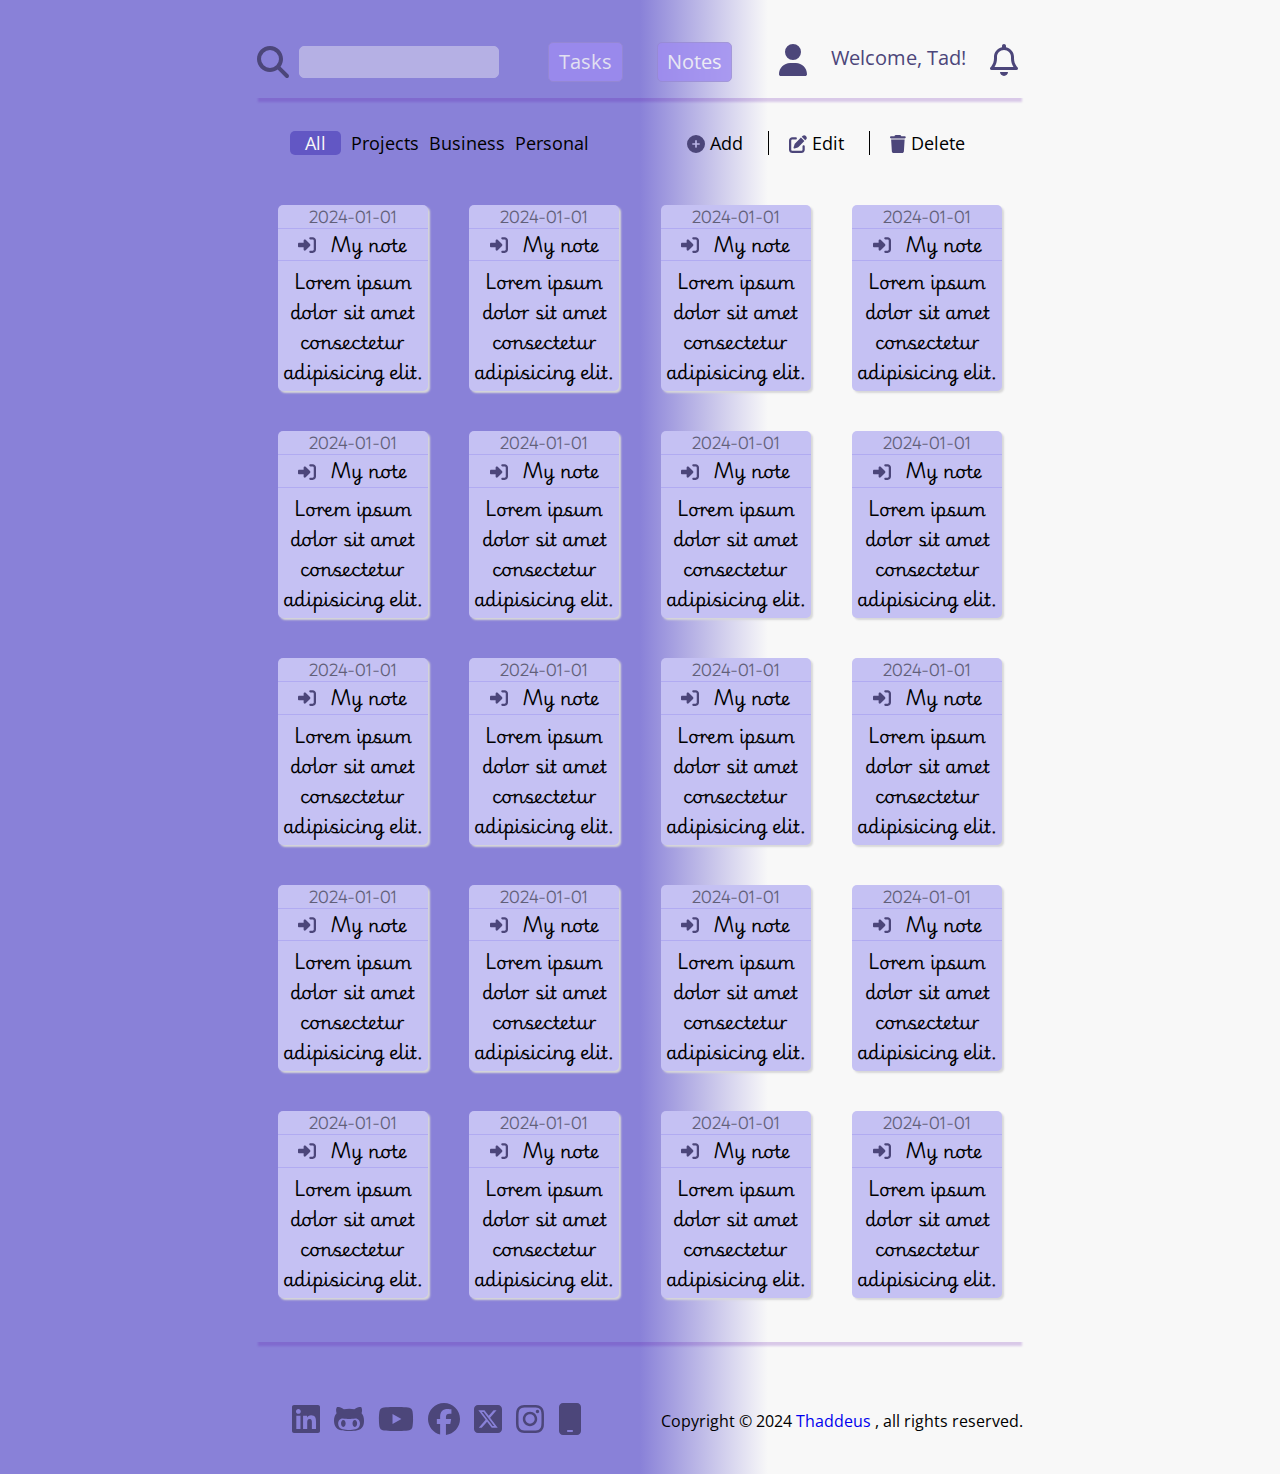
==== views/app.html @ 529912bc "Added footer style" ====
<!DOCTYPE html>
<html lang="en">
<head>
    <meta charset="UTF-8">
    <meta name="viewport" content="width=device-width, initial-scale=1.0">
    <title>My Notebook</title>
    <link href="https://fonts.googleapis.com/css2?family=Open+Sans:ital,wght@0,300;0,400;0,600;0,700;0,800;1,300;1,400;1,600;1,700;1,800&display=swap" rel="stylesheet">
    <link rel="shortcut icon" href="../img/favicon.ico" type="image/x-icon">
    <link rel="stylesheet" href="../css/app.css">
    <script src="../js/app.js" type="module" defer></script>
</head>
<body>
    <header id="my-notebook-header" class="container">
        <section id="header-section-left" class="header-section">
            <div id="header-search">
                <i class="fa-solid fa-magnifying-glass"></i>
                <div id="header-input-field"></div>
            </div>
        </section>
        <section id="header-section-center" class="header-section">
            <a href="" id="header-tasks">
                <span>Tasks</span>
            </a>
            <a href="" id="header-notes">
                <span>Notes</span>
            </a>
        </section>
        <section id="header-section-right" class="header-section">
            <div id="header-login">
                <i class="fa-solid fa-user">
                </i>
                <span>Welcome, Tad!</span>
                <i class="fa-regular fa-bell"></i>
            </div>
        </section>
    </header>
    <main id="my-notebook-main" class="container">
        <section id="content-header">
            <section class="types">
                <span class="active">All</span>
                <span class="">Projects</span>
                <span class="">Business</span>
                <span class="">Personal</span>
            </section>
            <section class="actions">
                <div id="add-note">
                    <i class="fa-solid fa-circle-plus"></i>
                    <span>Add</span>
                </div>
                <div id="edit-note">
                    <i class="fa-solid fa-pen-to-square"></i>
                    <span>Edit</span>
                </div>
                <div id="delete-note">
                    <i class="fa-solid fa-trash"></i>
                    <span>Delete</span>
                </div>
            </section>
        </section>
        <section id="content">
            <div class="content-item">
                <span>2024-01-01</span>
                <h4><i class="fa-solid fa-right-to-bracket"></i>My note</h4>
                <p>Lorem ipsum dolor sit amet consectetur adipisicing elit.</p>
            </div>
            <div class="content-item">
                <span>2024-01-01</span>
                <h4><i class="fa-solid fa-right-to-bracket"></i>My note</h4>
                <p>Lorem ipsum dolor sit amet consectetur adipisicing elit.</p>
            </div>
            <div class="content-item">
                <span>2024-01-01</span>
                <h4><i class="fa-solid fa-right-to-bracket"></i>My note</h4>
                <p>Lorem ipsum dolor sit amet consectetur adipisicing elit.</p>
            </div>
            <div class="content-item">
                <span>2024-01-01</span>
                <h4><i class="fa-solid fa-right-to-bracket"></i>My note</h4>
                <p>Lorem ipsum dolor sit amet consectetur adipisicing elit.</p>
            </div>
            <div class="content-item">
                <span>2024-01-01</span>
                <h4><i class="fa-solid fa-right-to-bracket"></i>My note</h4>
                <p>Lorem ipsum dolor sit amet consectetur adipisicing elit.</p>
            </div>
            <div class="content-item">
                <span>2024-01-01</span>
                <h4><i class="fa-solid fa-right-to-bracket"></i>My note</h4>
                <p>Lorem ipsum dolor sit amet consectetur adipisicing elit.</p>
            </div>
            <div class="content-item">
                <span>2024-01-01</span>
                <h4><i class="fa-solid fa-right-to-bracket"></i>My note</h4>
                <p>Lorem ipsum dolor sit amet consectetur adipisicing elit.</p>
            </div>
            <div class="content-item">
                <span>2024-01-01</span>
                <h4><i class="fa-solid fa-right-to-bracket"></i>My note</h4>
                <p>Lorem ipsum dolor sit amet consectetur adipisicing elit.</p>
            </div>
            <div class="content-item">
                <span>2024-01-01</span>
                <h4><i class="fa-solid fa-right-to-bracket"></i>My note</h4>
                <p>Lorem ipsum dolor sit amet consectetur adipisicing elit.</p>
            </div>
            <div class="content-item">
                <span>2024-01-01</span>
                <h4><i class="fa-solid fa-right-to-bracket"></i>My note</h4>
                <p>Lorem ipsum dolor sit amet consectetur adipisicing elit.</p>
            </div>
            <div class="content-item">
                <span>2024-01-01</span>
                <h4><i class="fa-solid fa-right-to-bracket"></i>My note</h4>
                <p>Lorem ipsum dolor sit amet consectetur adipisicing elit.</p>
            </div>
            <div class="content-item">
                <span>2024-01-01</span>
                <h4><i class="fa-solid fa-right-to-bracket"></i>My note</h4>
                <p>Lorem ipsum dolor sit amet consectetur adipisicing elit.</p>
            </div>
            <div class="content-item">
                <span>2024-01-01</span>
                <h4><i class="fa-solid fa-right-to-bracket"></i>My note</h4>
                <p>Lorem ipsum dolor sit amet consectetur adipisicing elit.</p>
            </div>
            <div class="content-item">
                <span>2024-01-01</span>
                <h4><i class="fa-solid fa-right-to-bracket"></i>My note</h4>
                <p>Lorem ipsum dolor sit amet consectetur adipisicing elit.</p>
            </div>
            <div class="content-item">
                <span>2024-01-01</span>
                <h4><i class="fa-solid fa-right-to-bracket"></i>My note</h4>
                <p>Lorem ipsum dolor sit amet consectetur adipisicing elit.</p>
            </div>
            <div class="content-item">
                <span>2024-01-01</span>
                <h4><i class="fa-solid fa-right-to-bracket"></i>My note</h4>
                <p>Lorem ipsum dolor sit amet consectetur adipisicing elit.</p>
            </div>
            <div class="content-item">
                <span>2024-01-01</span>
                <h4><i class="fa-solid fa-right-to-bracket"></i>My note</h4>
                <p>Lorem ipsum dolor sit amet consectetur adipisicing elit.</p>
            </div>
            <div class="content-item">
                <span>2024-01-01</span>
                <h4><i class="fa-solid fa-right-to-bracket"></i>My note</h4>
                <p>Lorem ipsum dolor sit amet consectetur adipisicing elit.</p>
            </div>
            <div class="content-item">
                <span>2024-01-01</span>
                <h4><i class="fa-solid fa-right-to-bracket"></i>My note</h4>
                <p>Lorem ipsum dolor sit amet consectetur adipisicing elit.</p>
            </div>
            <div class="content-item">
                <span>2024-01-01</span>
                <h4><i class="fa-solid fa-right-to-bracket"></i>My note</h4>
                <p>Lorem ipsum dolor sit amet consectetur adipisicing elit.</p>
            </div>
        </section>
    </main>
    <footer id="my-notebook-footer" class="container box-shadow-off">
        <section id="footer-links">
            <div class="footer-links-anchor">
                <a href="https://www.linkedin.com/in/tadeuš-kuncevič-32576bbb/" target="_blank">
                    <i class="fa-brands fa-linkedin"></i>
                </a>
                <a href="https://github.com/undefinedCudaCore?tab=repositories" target="_blank">
                    <i class="fa-brands fa-github-alt"></i>
                </a>
                <a href="https://www.youtube.com/channel/UCrKDSCwL8Dhd9MLuNfEitOw?view_as=subscriber" target="_blank">
                    <i class="fa-brands fa-youtube"></i>
                </a>
                <a href="https://www.facebook.com/tadeush.kuncevich/" target="_blank">
                    <i class="fa-brands fa-facebook"></i>
                </a>
                <a href="https://twitter.com/teklithuania" target="_blank">
                    <i class="fa-brands fa-square-x-twitter"></i>
                </a>
                <a href="https://www.instagram.com/teklithuania/?hl=en" target="_blank">
                    <i class="fa-brands fa-instagram"></i>
                </a>
                <a href="tel:+37068777835" target="_blank"><i class="fa fa-mobile" aria-hidden="true"></i>
                </a>
            </div>
        </section>
        <section id="footer-copyright">
            <span>Copyright © 2024 </span>
            <a href="http://thaddeus.lt/">Thaddeus</a>
            <span>, all rights reserved.</span>
        </section>
    </footer>
    <script src="../js/logic/all.js"></script>
</body>
</html>
---- css/app.css ----
@import './styles/reset.css';
@import './styles/style.css';
@import './styles/fontawesome.css';
@import './styles/fontawesome.min.css';
@import './styles/header.css';
@import './styles/main.css';
@import './styles/footer.css';
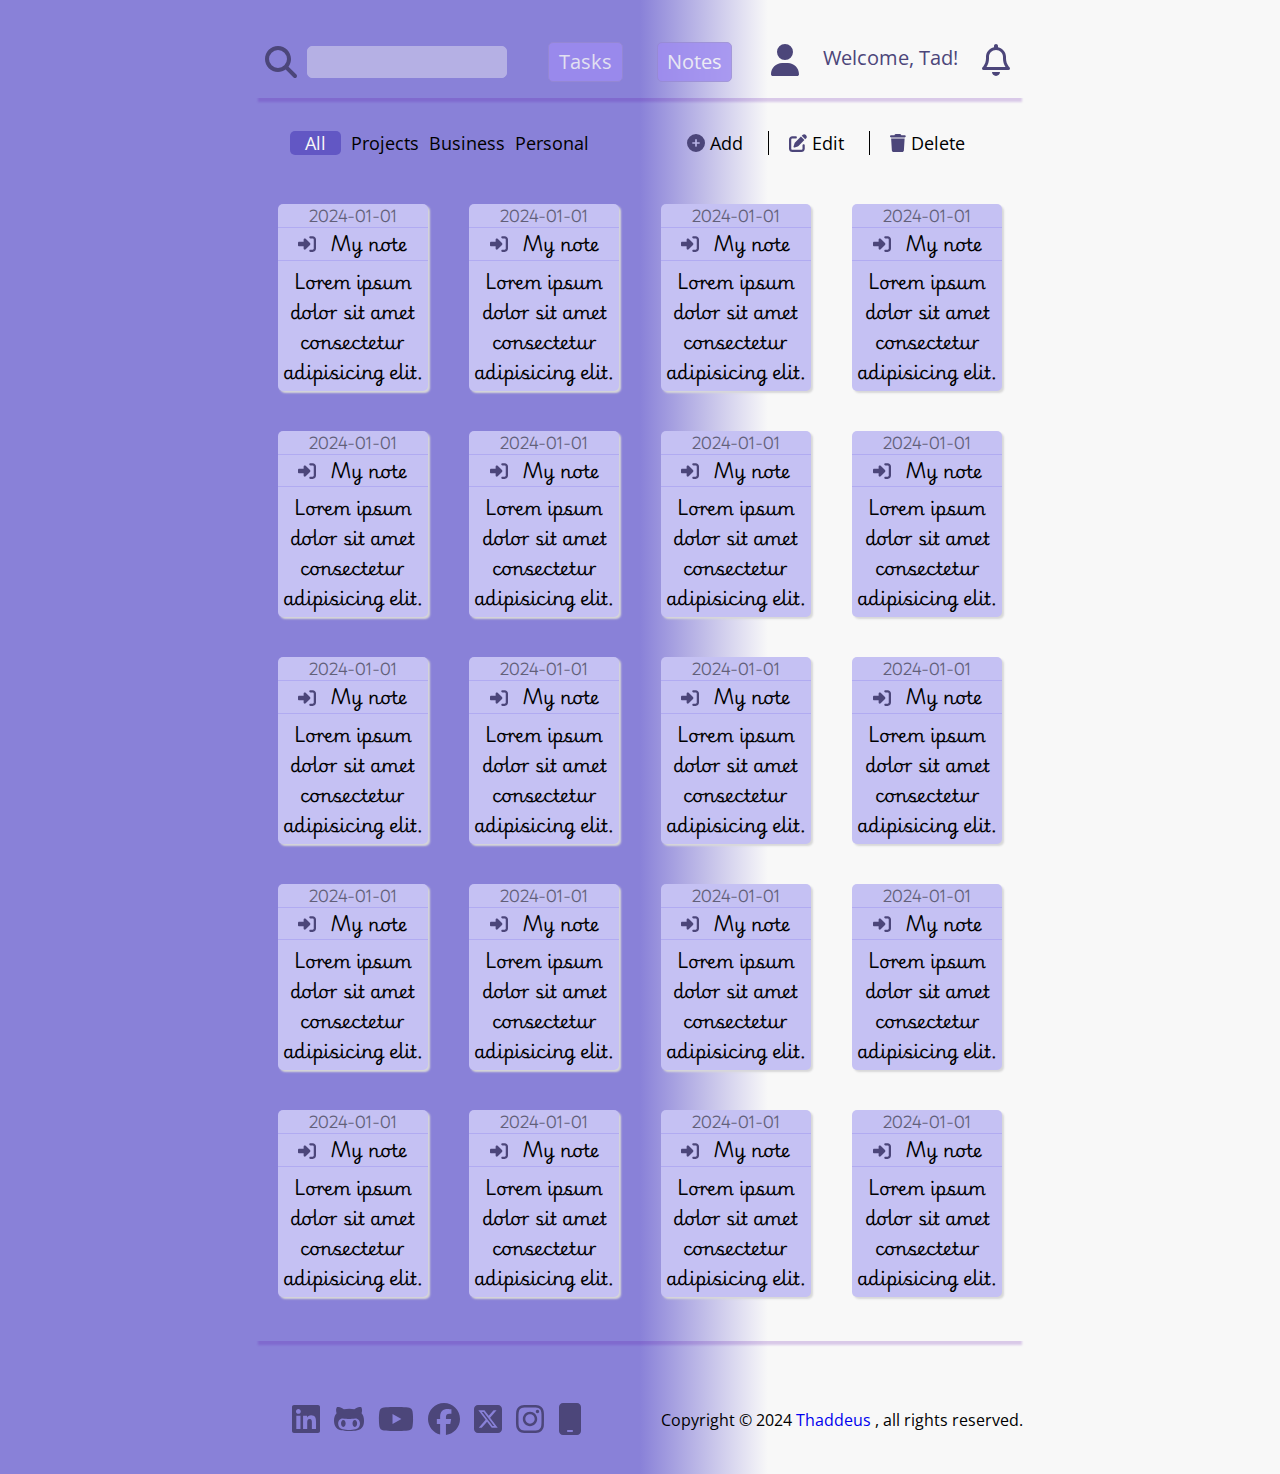
==== commit 2f0161ab: "added little update to headder style (added navigation tag)" ====
--- a/views/app.html
+++ b/views/app.html
@@ -11,28 +11,30 @@
 </head>
 <body>
     <header id="my-notebook-header" class="container">
-        <section id="header-section-left" class="header-section">
-            <div id="header-search">
-                <i class="fa-solid fa-magnifying-glass"></i>
-                <div id="header-input-field"></div>
-            </div>
-        </section>
-        <section id="header-section-center" class="header-section">
-            <a href="" id="header-tasks">
-                <span>Tasks</span>
-            </a>
-            <a href="" id="header-notes">
-                <span>Notes</span>
-            </a>
-        </section>
-        <section id="header-section-right" class="header-section">
-            <div id="header-login">
-                <i class="fa-solid fa-user">
-                </i>
-                <span>Welcome, Tad!</span>
-                <i class="fa-regular fa-bell"></i>
-            </div>
-        </section>
+        <nav id="header-navigation">
+            <section id="header-section-left" class="header-section">
+                <div id="header-search">
+                    <i class="fa-solid fa-magnifying-glass"></i>
+                    <div id="header-input-field"></div>
+                </div>
+            </section>
+            <section id="header-section-center" class="header-section">
+                <a href="" id="header-tasks">
+                    <span>Tasks</span>
+                </a>
+                <a href="" id="header-notes">
+                    <span>Notes</span>
+                </a>
+            </section>
+            <section id="header-section-right" class="header-section">
+                <div id="header-login">
+                    <i class="fa-solid fa-user">
+                    </i>
+                    <span>Welcome, Tad!</span>
+                    <i class="fa-regular fa-bell"></i>
+                </div>
+            </section>
+        </nav>
     </header>
     <main id="my-notebook-main" class="container">
         <section id="content-header">
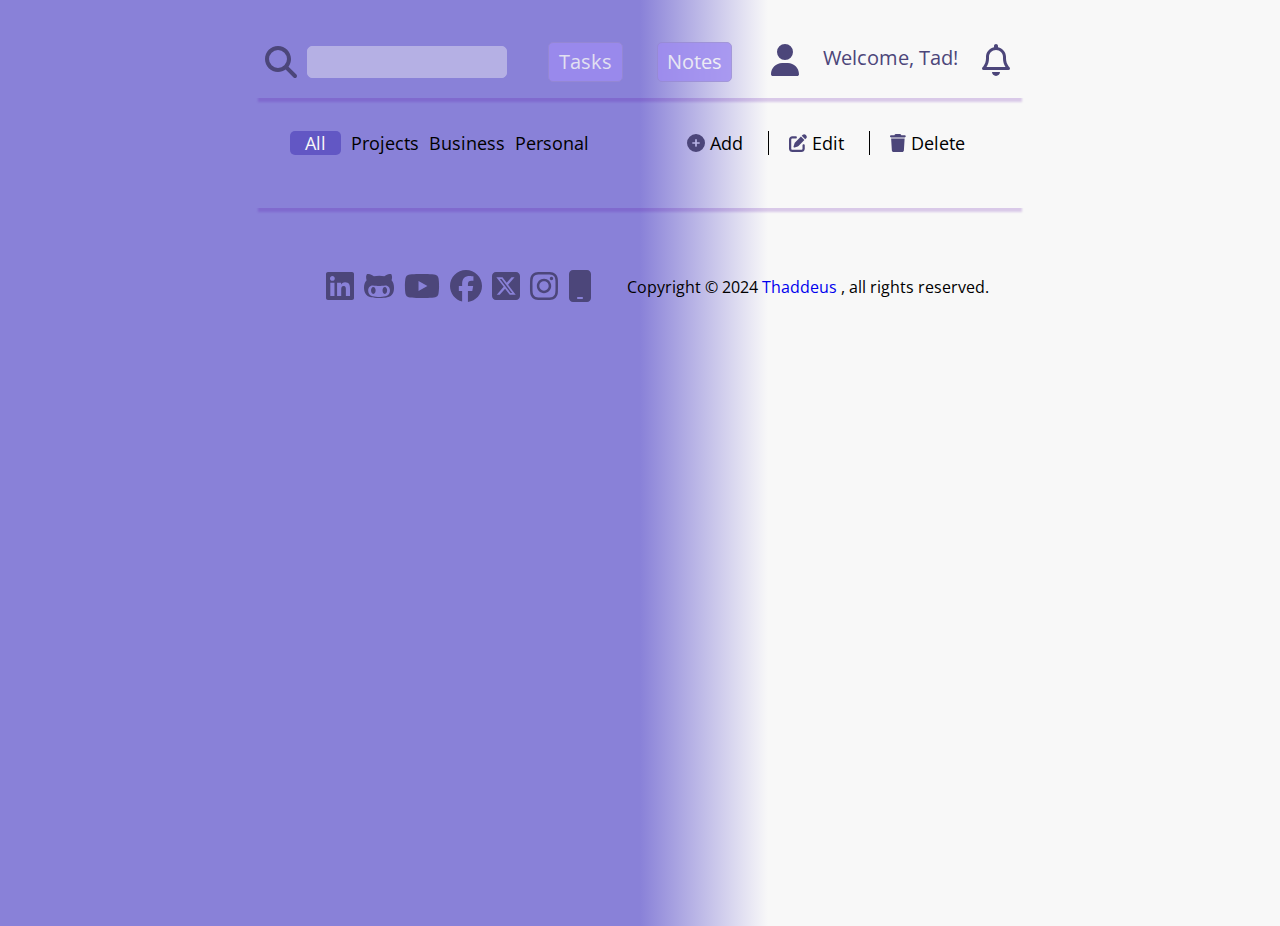
==== commit 1257bd61: "added a lot of logic and style" ====
--- a/views/app.html
+++ b/views/app.html
@@ -37,6 +37,29 @@
         </nav>
     </header>
     <main id="my-notebook-main" class="container">
+        <form id="notebook-form" style="display: none;">
+            <div  id="form-exit">
+                <i class="fa-solid fa-circle-xmark"></i>
+            </div>
+            <h2 class="form-child">Create new note</h2>
+            <section id="form-select-type" class="form-child">
+                <label for="type">Type</label>
+                <select name="type" id="type">
+                    <option value="projects">Projects</option>
+                    <option value="business">Business</option>
+                    <option value="personal">Personal</option>
+                </select>
+            </section>
+            <section id="form-add-title" class="form-child">
+                <label for="note_title">Title</label>
+                <input type="text" name="note_title" id="note_title" placeholder="Enter title..">
+            </section>
+            <section id="form-add-content"  class="form-child">
+                <label for="form_content">Content</label>
+                <textarea name="form_content" id="form_content" placeholder="Enter note text.."></textarea>
+            </section>
+            <input type="submit" value="Add note" id="notebook-form-submit" class="btn-hover color-7">
+        </form>
         <section id="content-header">
             <section class="types">
                 <span class="active">All</span>
@@ -60,106 +83,106 @@
             </section>
         </section>
         <section id="content">
-            <div class="content-item">
-                <span>2024-01-01</span>
-                <h4><i class="fa-solid fa-right-to-bracket"></i>My note</h4>
-                <p>Lorem ipsum dolor sit amet consectetur adipisicing elit.</p>
-            </div>
-            <div class="content-item">
-                <span>2024-01-01</span>
-                <h4><i class="fa-solid fa-right-to-bracket"></i>My note</h4>
-                <p>Lorem ipsum dolor sit amet consectetur adipisicing elit.</p>
-            </div>
-            <div class="content-item">
-                <span>2024-01-01</span>
-                <h4><i class="fa-solid fa-right-to-bracket"></i>My note</h4>
-                <p>Lorem ipsum dolor sit amet consectetur adipisicing elit.</p>
-            </div>
-            <div class="content-item">
-                <span>2024-01-01</span>
-                <h4><i class="fa-solid fa-right-to-bracket"></i>My note</h4>
-                <p>Lorem ipsum dolor sit amet consectetur adipisicing elit.</p>
-            </div>
-            <div class="content-item">
-                <span>2024-01-01</span>
-                <h4><i class="fa-solid fa-right-to-bracket"></i>My note</h4>
-                <p>Lorem ipsum dolor sit amet consectetur adipisicing elit.</p>
-            </div>
-            <div class="content-item">
-                <span>2024-01-01</span>
-                <h4><i class="fa-solid fa-right-to-bracket"></i>My note</h4>
-                <p>Lorem ipsum dolor sit amet consectetur adipisicing elit.</p>
-            </div>
-            <div class="content-item">
-                <span>2024-01-01</span>
-                <h4><i class="fa-solid fa-right-to-bracket"></i>My note</h4>
-                <p>Lorem ipsum dolor sit amet consectetur adipisicing elit.</p>
-            </div>
-            <div class="content-item">
-                <span>2024-01-01</span>
-                <h4><i class="fa-solid fa-right-to-bracket"></i>My note</h4>
-                <p>Lorem ipsum dolor sit amet consectetur adipisicing elit.</p>
-            </div>
-            <div class="content-item">
-                <span>2024-01-01</span>
-                <h4><i class="fa-solid fa-right-to-bracket"></i>My note</h4>
-                <p>Lorem ipsum dolor sit amet consectetur adipisicing elit.</p>
-            </div>
-            <div class="content-item">
-                <span>2024-01-01</span>
-                <h4><i class="fa-solid fa-right-to-bracket"></i>My note</h4>
-                <p>Lorem ipsum dolor sit amet consectetur adipisicing elit.</p>
-            </div>
-            <div class="content-item">
-                <span>2024-01-01</span>
-                <h4><i class="fa-solid fa-right-to-bracket"></i>My note</h4>
-                <p>Lorem ipsum dolor sit amet consectetur adipisicing elit.</p>
-            </div>
-            <div class="content-item">
-                <span>2024-01-01</span>
-                <h4><i class="fa-solid fa-right-to-bracket"></i>My note</h4>
-                <p>Lorem ipsum dolor sit amet consectetur adipisicing elit.</p>
-            </div>
-            <div class="content-item">
-                <span>2024-01-01</span>
-                <h4><i class="fa-solid fa-right-to-bracket"></i>My note</h4>
-                <p>Lorem ipsum dolor sit amet consectetur adipisicing elit.</p>
-            </div>
-            <div class="content-item">
-                <span>2024-01-01</span>
-                <h4><i class="fa-solid fa-right-to-bracket"></i>My note</h4>
-                <p>Lorem ipsum dolor sit amet consectetur adipisicing elit.</p>
-            </div>
-            <div class="content-item">
-                <span>2024-01-01</span>
-                <h4><i class="fa-solid fa-right-to-bracket"></i>My note</h4>
-                <p>Lorem ipsum dolor sit amet consectetur adipisicing elit.</p>
-            </div>
-            <div class="content-item">
-                <span>2024-01-01</span>
-                <h4><i class="fa-solid fa-right-to-bracket"></i>My note</h4>
-                <p>Lorem ipsum dolor sit amet consectetur adipisicing elit.</p>
-            </div>
-            <div class="content-item">
-                <span>2024-01-01</span>
-                <h4><i class="fa-solid fa-right-to-bracket"></i>My note</h4>
-                <p>Lorem ipsum dolor sit amet consectetur adipisicing elit.</p>
-            </div>
-            <div class="content-item">
-                <span>2024-01-01</span>
-                <h4><i class="fa-solid fa-right-to-bracket"></i>My note</h4>
-                <p>Lorem ipsum dolor sit amet consectetur adipisicing elit.</p>
-            </div>
-            <div class="content-item">
-                <span>2024-01-01</span>
-                <h4><i class="fa-solid fa-right-to-bracket"></i>My note</h4>
-                <p>Lorem ipsum dolor sit amet consectetur adipisicing elit.</p>
-            </div>
-            <div class="content-item">
-                <span>2024-01-01</span>
-                <h4><i class="fa-solid fa-right-to-bracket"></i>My note</h4>
-                <p>Lorem ipsum dolor sit amet consectetur adipisicing elit.</p>
-            </div>
+            <!-- <div class="content-item">
+                <span>2024-01-01</span>
+                <h4><i class="fa-solid fa-right-to-bracket"></i>My note</h4>
+                <p>Lorem ipsum dolor sit amet consectetur adipisicing elit.</p>
+            </div>
+            <div class="content-item">
+                <span>2024-01-01</span>
+                <h4><i class="fa-solid fa-right-to-bracket"></i>My note</h4>
+                <p>Lorem ipsum dolor sit amet consectetur adipisicing elit.</p>
+            </div>
+            <div class="content-item">
+                <span>2024-01-01</span>
+                <h4><i class="fa-solid fa-right-to-bracket"></i>My note</h4>
+                <p>Lorem ipsum dolor sit amet consectetur adipisicing elit.</p>
+            </div>
+            <div class="content-item">
+                <span>2024-01-01</span>
+                <h4><i class="fa-solid fa-right-to-bracket"></i>My note</h4>
+                <p>Lorem ipsum dolor sit amet consectetur adipisicing elit.</p>
+            </div>
+            <div class="content-item">
+                <span>2024-01-01</span>
+                <h4><i class="fa-solid fa-right-to-bracket"></i>My note</h4>
+                <p>Lorem ipsum dolor sit amet consectetur adipisicing elit.</p>
+            </div>
+            <div class="content-item">
+                <span>2024-01-01</span>
+                <h4><i class="fa-solid fa-right-to-bracket"></i>My note</h4>
+                <p>Lorem ipsum dolor sit amet consectetur adipisicing elit.</p>
+            </div>
+            <div class="content-item">
+                <span>2024-01-01</span>
+                <h4><i class="fa-solid fa-right-to-bracket"></i>My note</h4>
+                <p>Lorem ipsum dolor sit amet consectetur adipisicing elit.</p>
+            </div>
+            <div class="content-item">
+                <span>2024-01-01</span>
+                <h4><i class="fa-solid fa-right-to-bracket"></i>My note</h4>
+                <p>Lorem ipsum dolor sit amet consectetur adipisicing elit.</p>
+            </div>
+            <div class="content-item">
+                <span>2024-01-01</span>
+                <h4><i class="fa-solid fa-right-to-bracket"></i>My note</h4>
+                <p>Lorem ipsum dolor sit amet consectetur adipisicing elit.</p>
+            </div>
+            <div class="content-item">
+                <span>2024-01-01</span>
+                <h4><i class="fa-solid fa-right-to-bracket"></i>My note</h4>
+                <p>Lorem ipsum dolor sit amet consectetur adipisicing elit.</p>
+            </div>
+            <div class="content-item">
+                <span>2024-01-01</span>
+                <h4><i class="fa-solid fa-right-to-bracket"></i>My note</h4>
+                <p>Lorem ipsum dolor sit amet consectetur adipisicing elit.</p>
+            </div>
+            <div class="content-item">
+                <span>2024-01-01</span>
+                <h4><i class="fa-solid fa-right-to-bracket"></i>My note</h4>
+                <p>Lorem ipsum dolor sit amet consectetur adipisicing elit.</p>
+            </div>
+            <div class="content-item">
+                <span>2024-01-01</span>
+                <h4><i class="fa-solid fa-right-to-bracket"></i>My note</h4>
+                <p>Lorem ipsum dolor sit amet consectetur adipisicing elit.</p>
+            </div>
+            <div class="content-item">
+                <span>2024-01-01</span>
+                <h4><i class="fa-solid fa-right-to-bracket"></i>My note</h4>
+                <p>Lorem ipsum dolor sit amet consectetur adipisicing elit.</p>
+            </div>
+            <div class="content-item">
+                <span>2024-01-01</span>
+                <h4><i class="fa-solid fa-right-to-bracket"></i>My note</h4>
+                <p>Lorem ipsum dolor sit amet consectetur adipisicing elit.</p>
+            </div>
+            <div class="content-item">
+                <span>2024-01-01</span>
+                <h4><i class="fa-solid fa-right-to-bracket"></i>My note</h4>
+                <p>Lorem ipsum dolor sit amet consectetur adipisicing elit.</p>
+            </div>
+            <div class="content-item">
+                <span>2024-01-01</span>
+                <h4><i class="fa-solid fa-right-to-bracket"></i>My note</h4>
+                <p>Lorem ipsum dolor sit amet consectetur adipisicing elit.</p>
+            </div>
+            <div class="content-item">
+                <span>2024-01-01</span>
+                <h4><i class="fa-solid fa-right-to-bracket"></i>My note</h4>
+                <p>Lorem ipsum dolor sit amet consectetur adipisicing elit.</p>
+            </div>
+            <div class="content-item">
+                <span>2024-01-01</span>
+                <h4><i class="fa-solid fa-right-to-bracket"></i>My note</h4>
+                <p>Lorem ipsum dolor sit amet consectetur adipisicing elit.</p>
+            </div>
+            <div class="content-item">
+                <span>2024-01-01</span>
+                <h4><i class="fa-solid fa-right-to-bracket"></i>My note</h4>
+                <p>Lorem ipsum dolor sit amet consectetur adipisicing elit.</p>
+            </div> -->
         </section>
     </main>
     <footer id="my-notebook-footer" class="container box-shadow-off">
--- a/css/app.css
+++ b/css/app.css
@@ -4,4 +4,5 @@
 @import './styles/fontawesome.min.css';
 @import './styles/header.css';
 @import './styles/main.css';
-@import './styles/footer.css';+@import './styles/footer.css';
+@import './styles/form.css';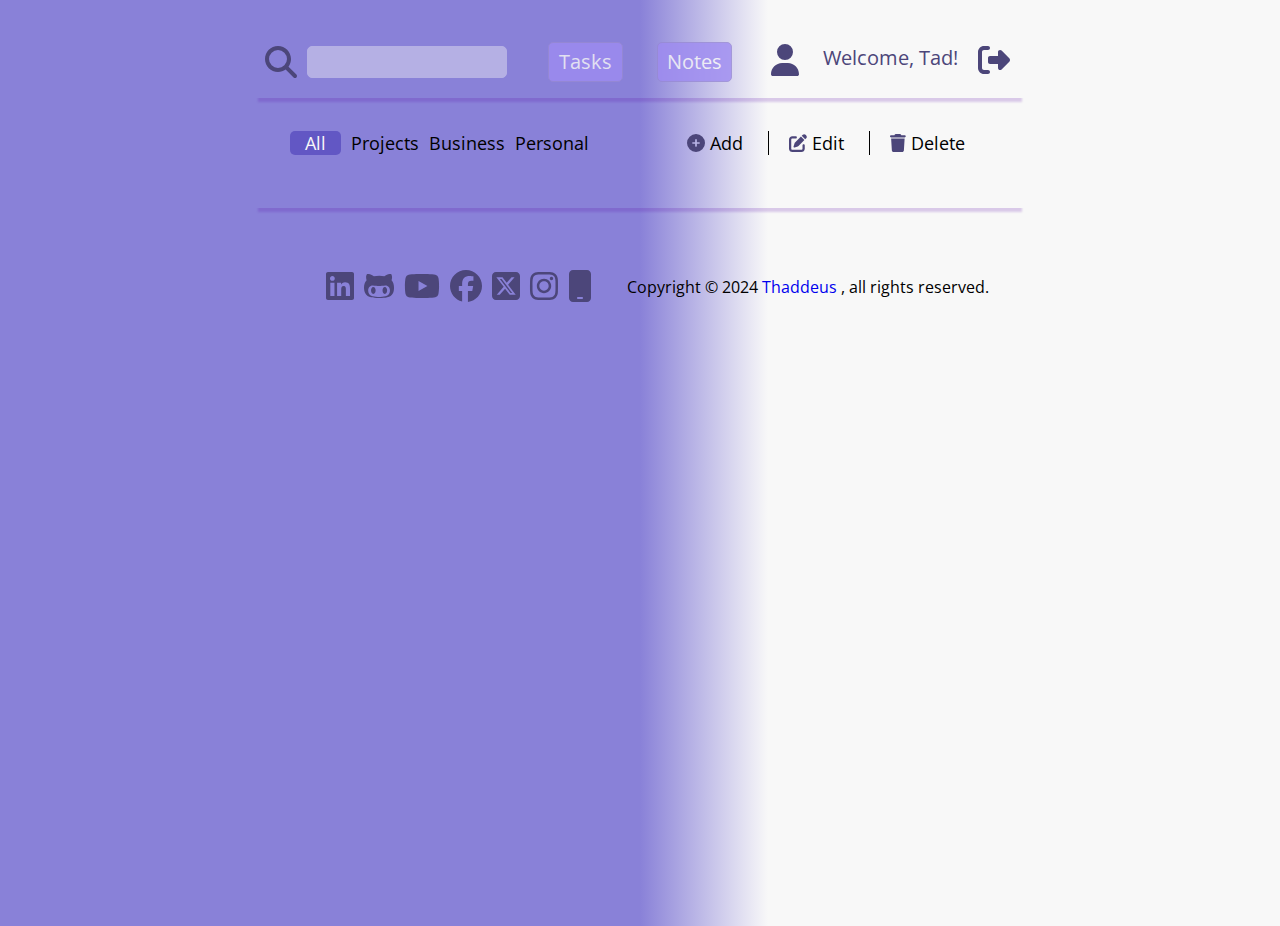
==== commit 2ee4d899: "Added login logic and html" ====
--- a/views/app.html
+++ b/views/app.html
@@ -31,41 +31,18 @@
                     <i class="fa-solid fa-user">
                     </i>
                     <span>Welcome, Tad!</span>
-                    <i class="fa-regular fa-bell"></i>
+                    <div id="logOut" style="float: right;"><i class="fa-solid fa-right-from-bracket"></i></div>
                 </div>
             </section>
         </nav>
     </header>
     <main id="my-notebook-main" class="container">
-        <form id="notebook-form" style="display: none;">
-            <div  id="form-exit">
-                <i class="fa-solid fa-circle-xmark"></i>
-            </div>
-            <h2 class="form-child">Create new note</h2>
-            <section id="form-select-type" class="form-child">
-                <label for="type">Type</label>
-                <select name="type" id="type">
-                    <option value="projects">Projects</option>
-                    <option value="business">Business</option>
-                    <option value="personal">Personal</option>
-                </select>
-            </section>
-            <section id="form-add-title" class="form-child">
-                <label for="note_title">Title</label>
-                <input type="text" name="note_title" id="note_title" placeholder="Enter title..">
-            </section>
-            <section id="form-add-content"  class="form-child">
-                <label for="form_content">Content</label>
-                <textarea name="form_content" id="form_content" placeholder="Enter note text.."></textarea>
-            </section>
-            <input type="submit" value="Add note" id="notebook-form-submit" class="btn-hover color-7">
-        </form>
         <section id="content-header">
             <section class="types">
-                <span class="active">All</span>
-                <span class="">Projects</span>
-                <span class="">Business</span>
-                <span class="">Personal</span>
+                <span class="active" id="all-notes">All</span>
+                <span id="all-project-notes">Projects</span>
+                <span id="all-business-notes">Business</span>
+                <span id="all-personal-notes">Personal</span>
             </section>
             <section class="actions">
                 <div id="add-note">
@@ -83,106 +60,7 @@
             </section>
         </section>
         <section id="content">
-            <!-- <div class="content-item">
-                <span>2024-01-01</span>
-                <h4><i class="fa-solid fa-right-to-bracket"></i>My note</h4>
-                <p>Lorem ipsum dolor sit amet consectetur adipisicing elit.</p>
-            </div>
-            <div class="content-item">
-                <span>2024-01-01</span>
-                <h4><i class="fa-solid fa-right-to-bracket"></i>My note</h4>
-                <p>Lorem ipsum dolor sit amet consectetur adipisicing elit.</p>
-            </div>
-            <div class="content-item">
-                <span>2024-01-01</span>
-                <h4><i class="fa-solid fa-right-to-bracket"></i>My note</h4>
-                <p>Lorem ipsum dolor sit amet consectetur adipisicing elit.</p>
-            </div>
-            <div class="content-item">
-                <span>2024-01-01</span>
-                <h4><i class="fa-solid fa-right-to-bracket"></i>My note</h4>
-                <p>Lorem ipsum dolor sit amet consectetur adipisicing elit.</p>
-            </div>
-            <div class="content-item">
-                <span>2024-01-01</span>
-                <h4><i class="fa-solid fa-right-to-bracket"></i>My note</h4>
-                <p>Lorem ipsum dolor sit amet consectetur adipisicing elit.</p>
-            </div>
-            <div class="content-item">
-                <span>2024-01-01</span>
-                <h4><i class="fa-solid fa-right-to-bracket"></i>My note</h4>
-                <p>Lorem ipsum dolor sit amet consectetur adipisicing elit.</p>
-            </div>
-            <div class="content-item">
-                <span>2024-01-01</span>
-                <h4><i class="fa-solid fa-right-to-bracket"></i>My note</h4>
-                <p>Lorem ipsum dolor sit amet consectetur adipisicing elit.</p>
-            </div>
-            <div class="content-item">
-                <span>2024-01-01</span>
-                <h4><i class="fa-solid fa-right-to-bracket"></i>My note</h4>
-                <p>Lorem ipsum dolor sit amet consectetur adipisicing elit.</p>
-            </div>
-            <div class="content-item">
-                <span>2024-01-01</span>
-                <h4><i class="fa-solid fa-right-to-bracket"></i>My note</h4>
-                <p>Lorem ipsum dolor sit amet consectetur adipisicing elit.</p>
-            </div>
-            <div class="content-item">
-                <span>2024-01-01</span>
-                <h4><i class="fa-solid fa-right-to-bracket"></i>My note</h4>
-                <p>Lorem ipsum dolor sit amet consectetur adipisicing elit.</p>
-            </div>
-            <div class="content-item">
-                <span>2024-01-01</span>
-                <h4><i class="fa-solid fa-right-to-bracket"></i>My note</h4>
-                <p>Lorem ipsum dolor sit amet consectetur adipisicing elit.</p>
-            </div>
-            <div class="content-item">
-                <span>2024-01-01</span>
-                <h4><i class="fa-solid fa-right-to-bracket"></i>My note</h4>
-                <p>Lorem ipsum dolor sit amet consectetur adipisicing elit.</p>
-            </div>
-            <div class="content-item">
-                <span>2024-01-01</span>
-                <h4><i class="fa-solid fa-right-to-bracket"></i>My note</h4>
-                <p>Lorem ipsum dolor sit amet consectetur adipisicing elit.</p>
-            </div>
-            <div class="content-item">
-                <span>2024-01-01</span>
-                <h4><i class="fa-solid fa-right-to-bracket"></i>My note</h4>
-                <p>Lorem ipsum dolor sit amet consectetur adipisicing elit.</p>
-            </div>
-            <div class="content-item">
-                <span>2024-01-01</span>
-                <h4><i class="fa-solid fa-right-to-bracket"></i>My note</h4>
-                <p>Lorem ipsum dolor sit amet consectetur adipisicing elit.</p>
-            </div>
-            <div class="content-item">
-                <span>2024-01-01</span>
-                <h4><i class="fa-solid fa-right-to-bracket"></i>My note</h4>
-                <p>Lorem ipsum dolor sit amet consectetur adipisicing elit.</p>
-            </div>
-            <div class="content-item">
-                <span>2024-01-01</span>
-                <h4><i class="fa-solid fa-right-to-bracket"></i>My note</h4>
-                <p>Lorem ipsum dolor sit amet consectetur adipisicing elit.</p>
-            </div>
-            <div class="content-item">
-                <span>2024-01-01</span>
-                <h4><i class="fa-solid fa-right-to-bracket"></i>My note</h4>
-                <p>Lorem ipsum dolor sit amet consectetur adipisicing elit.</p>
-            </div>
-            <div class="content-item">
-                <span>2024-01-01</span>
-                <h4><i class="fa-solid fa-right-to-bracket"></i>My note</h4>
-                <p>Lorem ipsum dolor sit amet consectetur adipisicing elit.</p>
-            </div>
-            <div class="content-item">
-                <span>2024-01-01</span>
-                <h4><i class="fa-solid fa-right-to-bracket"></i>My note</h4>
-                <p>Lorem ipsum dolor sit amet consectetur adipisicing elit.</p>
-            </div> -->
+            <p class="empty-list" style="display: none;">List is empty...</p>
         </section>
     </main>
     <footer id="my-notebook-footer" class="container box-shadow-off">
@@ -218,4 +96,4 @@
     </footer>
     <script src="../js/logic/all.js"></script>
 </body>
-</html>+</html>
